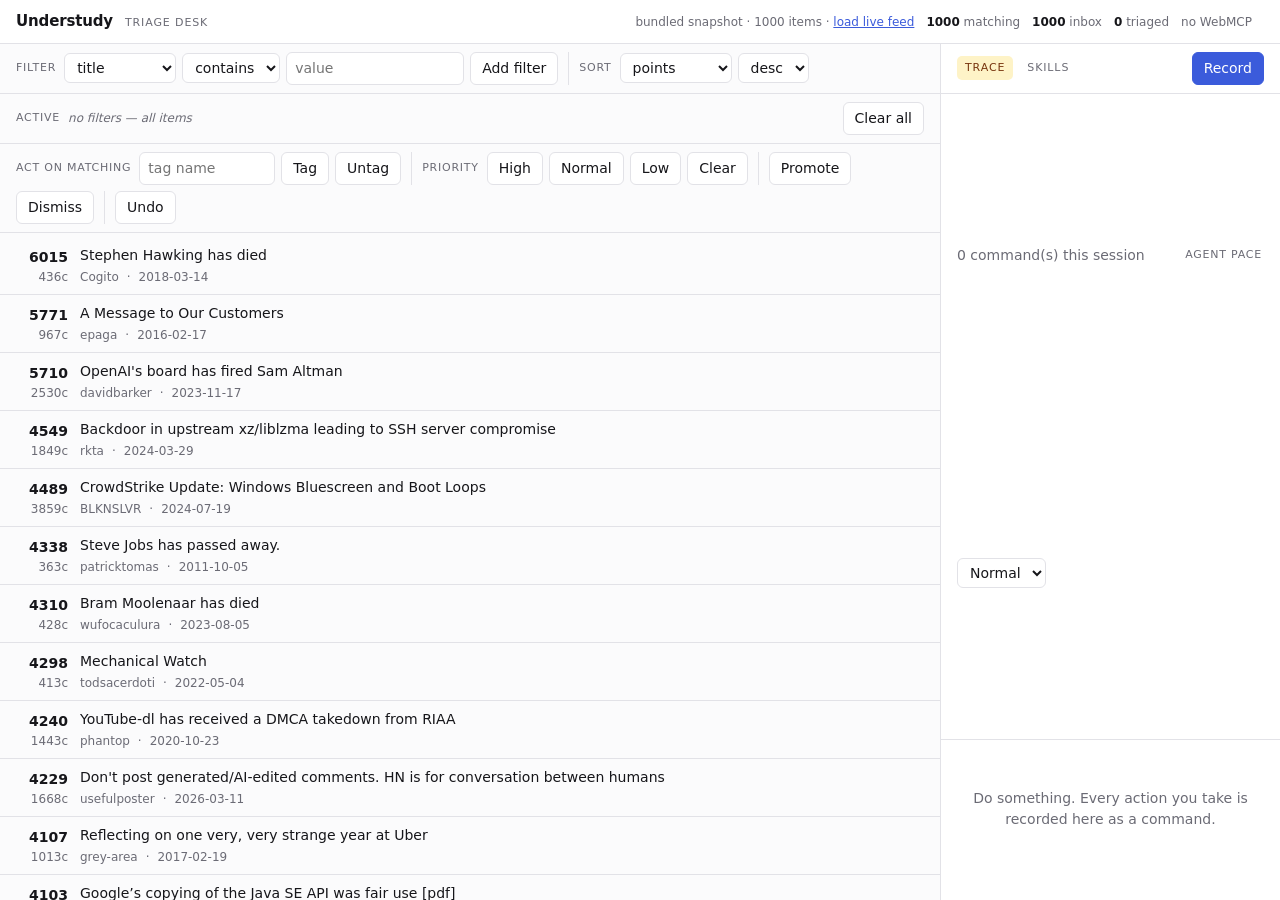
==== index.html @ 2c29d511 "Understudy: demonstrate a routine once, the agent writes the tool A triage workspace where the user " ====
<!doctype html>
<html lang="en">
<head>
<meta charset="utf-8">
<meta name="viewport" content="width=device-width, initial-scale=1">
<title>Understudy — demonstrate once, the agent writes the tool</title>
<meta name="description" content="A triage workspace where you demonstrate a routine once and the agent turns it into a reusable WebMCP tool.">
<link rel="stylesheet" href="src/style.css">
</head>
<body>

<header>
  <h1>Understudy</h1>
  <span class="tag">Triage Desk</span>
  <span class="spacer"></span>
  <span class="stat" id="stat-source"></span>
  <span class="stat"><b id="stat-matching">0</b> matching</span>
  <span class="stat"><b id="stat-inbox">0</b> inbox</span>
  <span class="stat"><b id="stat-done">0</b> triaged</span>
  <span class="stat" id="stat-webmcp"></span>
  <span class="stat" id="agent-activity"></span>
</header>

<main>
  <section id="work">

    <div class="bar">
      <span class="label">Filter</span>
      <select id="f-field"></select>
      <select id="f-op"></select>
      <input id="f-value" placeholder="value" size="18">
      <button id="f-add">Add filter</button>
      <span class="sep"></span>
      <span class="label">Sort</span>
      <select id="s-field"></select>
      <select id="s-dir"><option value="desc">desc</option><option value="asc">asc</option></select>
    </div>

    <div class="bar">
      <span class="label">Active</span>
      <div class="chips" id="chips"></div>
      <span class="spacer" style="flex:1"></span>
      <button id="f-clear">Clear all</button>
    </div>

    <div class="bar">
      <span class="label">Act on matching</span>
      <input id="a-tag" placeholder="tag name" size="12">
      <button id="a-tag-add">Tag</button>
      <button id="a-tag-remove">Untag</button>
      <span class="sep"></span>
      <span class="label">Priority</span>
      <button data-priority="high">High</button>
      <button data-priority="normal">Normal</button>
      <button data-priority="low">Low</button>
      <button data-priority="">Clear</button>
      <span class="sep"></span>
      <button id="a-promote">Promote</button>
      <button id="a-dismiss">Dismiss</button>
      <span class="sep"></span>
      <button id="a-undo">Undo</button>
    </div>

    <div id="list"></div>
  </section>

  <aside>
    <div class="bar">
      <button id="tab-trace" class="tab active">Trace</button>
      <button id="tab-skills" class="tab">Skills <span id="skill-count"></span></button>
      <span class="spacer" style="flex:1"></span>
      <button id="rec-toggle" class="primary">Record</button>
    </div>
    <div class="bar" id="rec-bar">
      <span id="rec-state" class="stat"></span>
      <span class="spacer" style="flex:1"></span>
      <span class="label">Agent pace</span>
      <select id="pace">
        <option value="600">Normal</option>
        <option value="1100">Slow</option>
        <option value="0">Instant</option>
      </select>
    </div>
    <div id="agent-run" hidden></div>
    <div id="pane-trace"><div id="trace"></div></div>
    <div id="pane-skills" hidden><div id="skills"></div></div>
  </aside>
</main>

<script type="module" src="src/app.js"></script>
</body>
</html>
---- src/style.css ----
:root {
  color-scheme: light dark;
  --bg:#fbfbfc; --panel:#fff; --fg:#16161a; --mut:#6b6b75; --line:#e2e2e7;
  --accent:#3b5bdb; --ok:#0a7d32; --warn:#b45309; --bad:#b00020;
  --hi:#fef3c7; --hi-fg:#78350f;
}
@media (prefers-color-scheme: dark) {
  :root { --bg:#0f0f11; --panel:#17171a; --fg:#ececf1; --mut:#8b8b96; --line:#2a2a30;
          --accent:#748ffc; --ok:#4ade80; --warn:#fbbf24; --bad:#f87171;
          --hi:#3f2d0a; --hi-fg:#fde68a; }
}
* { box-sizing:border-box; }
html, body { height:100%; }
body {
  margin:0; background:var(--bg); color:var(--fg);
  font:14px/1.5 ui-sans-serif,system-ui,-apple-system,"Segoe UI",sans-serif;
  display:grid; grid-template-rows:auto 1fr; height:100vh; overflow:hidden;
}
button, input, select { font:inherit; color:inherit; }
button {
  padding:5px 11px; border:1px solid var(--line); border-radius:6px;
  background:var(--panel); cursor:pointer; white-space:nowrap;
}
button:hover:not(:disabled) { border-color:var(--accent); color:var(--accent); }
button:disabled { opacity:.4; cursor:not-allowed; }
button.primary { background:var(--accent); border-color:var(--accent); color:#fff; }
button.primary:hover:not(:disabled) { color:#fff; filter:brightness(1.08); }
input, select { padding:5px 8px; border:1px solid var(--line); border-radius:6px; background:var(--panel); }
input:focus, select:focus { outline:2px solid var(--accent); outline-offset:-1px; }

header {
  display:flex; align-items:baseline; gap:12px; flex-wrap:wrap;
  padding:10px 16px; border-bottom:1px solid var(--line); background:var(--panel);
}
header h1 { font-size:15px; margin:0; letter-spacing:-.01em; }
header .tag { font-size:11px; text-transform:uppercase; letter-spacing:.08em; color:var(--mut); }
header .spacer { flex:1; }
header .stat { font-size:12px; color:var(--mut); font-variant-numeric:tabular-nums; }
header .stat b { color:var(--fg); font-weight:600; }

main { display:grid; grid-template-columns:1fr 340px; overflow:hidden; }
@media (max-width:900px) { main { grid-template-columns:1fr; } aside { display:none; } }

#work { display:grid; grid-template-rows:auto auto 1fr; overflow:hidden; }

.bar { display:flex; gap:6px; align-items:center; flex-wrap:wrap; padding:8px 16px; border-bottom:1px solid var(--line); }
.bar .label { font-size:11px; text-transform:uppercase; letter-spacing:.07em; color:var(--mut); margin-right:2px; }
.bar .sep { width:1px; align-self:stretch; background:var(--line); margin:0 4px; }

.chips { display:flex; gap:6px; flex-wrap:wrap; }
.chip {
  display:inline-flex; align-items:center; gap:6px; font-size:12px;
  padding:3px 6px 3px 9px; border-radius:999px; background:var(--hi); color:var(--hi-fg);
  font-family:ui-monospace,SFMono-Regular,Menlo,monospace;
}
.chip button { padding:0 4px; border:0; background:none; line-height:1; font-size:14px; color:inherit; }
.chip button:hover { color:var(--bad); }
.chips .empty { font-size:12px; color:var(--mut); font-style:italic; }

#list { overflow:auto; padding:4px 0 40px; }
.item { display:grid; grid-template-columns:52px 1fr auto; gap:12px; padding:8px 16px; border-bottom:1px solid var(--line); align-items:start; }
.item.dismissed { opacity:.35; }
.item .score { text-align:right; font-variant-numeric:tabular-nums; color:var(--mut); font-size:12px; padding-top:2px; }
.item .score b { display:block; color:var(--fg); font-size:14px; }
.item .title { font-weight:500; }
.item .title a { color:inherit; text-decoration:none; }
.item .title a:hover { color:var(--accent); text-decoration:underline; }
.item .meta { font-size:12px; color:var(--mut); margin-top:2px; display:flex; gap:8px; flex-wrap:wrap; align-items:center; }
.item .badges { display:flex; gap:4px; flex-wrap:wrap; justify-content:flex-end; max-width:220px; }
.badge { font-size:11px; padding:1px 7px; border-radius:999px; border:1px solid var(--line); color:var(--mut); }
.badge.tag { background:var(--hi); color:var(--hi-fg); border-color:transparent; }
.badge.p-high { color:var(--bad); border-color:currentColor; font-weight:600; }
.badge.p-normal { color:var(--mut); }
.badge.p-low { color:var(--mut); opacity:.7; }
.badge.s-promoted { color:var(--ok); border-color:currentColor; }
.badge.s-dismissed { color:var(--mut); }
.empty-state { padding:40px 16px; text-align:center; color:var(--mut); }

aside { border-left:1px solid var(--line); background:var(--panel); display:grid; grid-template-rows:auto 1fr; overflow:hidden; }
aside h2 { font-size:11px; text-transform:uppercase; letter-spacing:.08em; color:var(--mut); margin:0; }
#trace { overflow:auto; padding:8px 0 30px; }
.step { display:grid; grid-template-columns:20px 1fr; gap:8px; padding:5px 14px; font-size:13px; border-left:2px solid transparent; }
.step .n { color:var(--mut); font-size:11px; font-variant-numeric:tabular-nums; padding-top:2px; }
.step .what code { font-family:ui-monospace,SFMono-Regular,Menlo,monospace; font-size:12px; background:var(--hi); color:var(--hi-fg); padding:0 4px; border-radius:3px; }
.step .eff { color:var(--mut); font-size:11px; }
.step.recording { border-left-color:var(--bad); background:color-mix(in srgb, var(--bad) 5%, transparent); }
.rec-dot { width:8px; height:8px; border-radius:50%; background:var(--bad); display:inline-block; animation:pulse 1.4s infinite; }
@keyframes pulse { 50% { opacity:.25; } }
.muted { color:var(--mut); }
.mono { font-family:ui-monospace,SFMono-Regular,Menlo,monospace; }

/* tabs + skills panel */
button.tab { border:0; background:none; padding:4px 8px; border-radius:5px; font-size:11px; text-transform:uppercase; letter-spacing:.08em; color:var(--mut); }
button.tab.active { background:var(--hi); color:var(--hi-fg); }
button.tab:hover { color:var(--fg); }
#pane-trace, #pane-skills { overflow:auto; }
#skills { padding:10px 12px 40px; display:flex; flex-direction:column; gap:10px; }
.skill { border:1px solid var(--line); border-radius:8px; padding:10px 12px; }
.skill.pending { border-color:var(--warn); }
.skill h3 { margin:0 0 2px; font-size:13px; font-family:ui-monospace,SFMono-Regular,Menlo,monospace; }
.skill .desc { font-size:12px; color:var(--mut); margin-bottom:8px; }
.skill .param { display:grid; grid-template-columns:auto 1fr; gap:4px 8px; font-size:12px; align-items:center; margin-bottom:4px; }
.skill .param code { font-family:ui-monospace,SFMono-Regular,Menlo,monospace; background:var(--hi); color:var(--hi-fg); padding:0 4px; border-radius:3px; }
.skill .param .src { color:var(--mut); font-size:11px; }
.skill .row { display:flex; gap:6px; align-items:center; margin-top:8px; flex-wrap:wrap; }
.skill .status { font-size:11px; text-transform:uppercase; letter-spacing:.07em; }
.skill .status.pending { color:var(--warn); } .skill .status.live { color:var(--ok); }
.skill select, .skill input { font-size:12px; padding:2px 5px; }
#agent-activity { font-family:ui-monospace,SFMono-Regular,Menlo,monospace; color:var(--accent); }
#rec-bar.on { background:color-mix(in srgb, var(--bad) 8%, transparent); }

/* agent replay, staged so a human can follow what was done on their behalf */
#agent-run { padding:8px 14px; border-bottom:1px solid var(--line); background:color-mix(in srgb, var(--accent) 8%, transparent); font-size:12px; }
#agent-run .who { font-family:ui-monospace,SFMono-Regular,Menlo,monospace; color:var(--accent); }
#agent-run .doing { margin-top:2px; }
#agent-run .doing code { font-family:ui-monospace,SFMono-Regular,Menlo,monospace; background:var(--hi); color:var(--hi-fg); padding:0 4px; border-radius:3px; }
#agent-run .track { display:flex; gap:3px; margin-top:6px; }
#agent-run .track i { height:3px; flex:1; border-radius:2px; background:var(--line); }
#agent-run .track i.done { background:var(--accent); }
#agent-run .track i.now { background:var(--accent); animation:pulse .7s infinite; }
#agent-run.failed { background:color-mix(in srgb, var(--bad) 10%, transparent); }
#agent-run.failed .who { color:var(--bad); }
#list.agent-touched { animation:touch .5s ease-out; }
@keyframes touch { from { background:color-mix(in srgb, var(--accent) 12%, transparent); } to { background:transparent; } }
.step:last-child { animation:touch .5s ease-out; }

/* the agent's step, echoed through the controls it corresponds to */
.echo-focus { outline:2px solid var(--accent); outline-offset:-1px; background:color-mix(in srgb, var(--accent) 8%, var(--panel)); }
.echo-press { border-color:var(--accent) !important; background:var(--accent) !important; color:#fff !important;
              box-shadow:0 0 0 4px color-mix(in srgb, var(--accent) 25%, transparent); transform:translateY(1px); }
button { transition:box-shadow .12s, transform .12s, background .12s; }

header .stat a { color:var(--accent); }
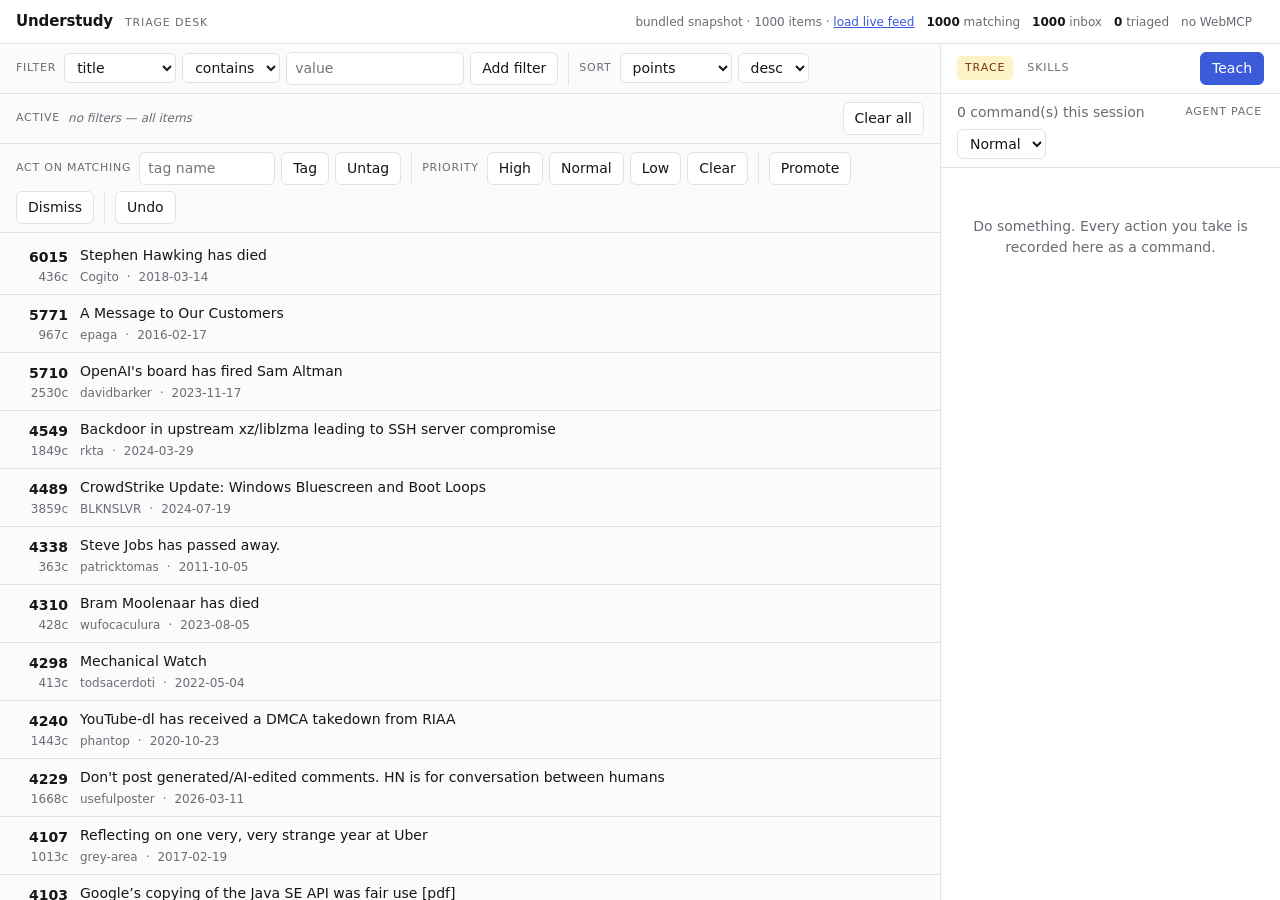
==== commit 4fe8aebf: "Rename Record/Stop to Teach/Done 'Record' named the mechanism; 'Teach' names the user's intent, matc" ====
--- a/index.html
+++ b/index.html
@@ -69,7 +69,7 @@
       <button id="tab-trace" class="tab active">Trace</button>
       <button id="tab-skills" class="tab">Skills <span id="skill-count"></span></button>
       <span class="spacer" style="flex:1"></span>
-      <button id="rec-toggle" class="primary">Record</button>
+      <button id="rec-toggle" class="primary" title="Do a routine by hand and the page records it as commands your agent can turn into a tool">Teach</button>
     </div>
     <div class="bar" id="rec-bar">
       <span id="rec-state" class="stat"></span>
--- a/src/style.css
+++ b/src/style.css
@@ -76,7 +76,8 @@
 .badge.s-dismissed { color:var(--mut); }
 .empty-state { padding:40px 16px; text-align:center; color:var(--mut); }
 
-aside { border-left:1px solid var(--line); background:var(--panel); display:grid; grid-template-rows:auto 1fr; overflow:hidden; }
+aside { border-left:1px solid var(--line); background:var(--panel); display:flex; flex-direction:column; overflow:hidden; min-height:0; }
+aside > .bar, aside > #agent-run { flex:0 0 auto; }
 aside h2 { font-size:11px; text-transform:uppercase; letter-spacing:.08em; color:var(--mut); margin:0; }
 #trace { overflow:auto; padding:8px 0 30px; }
 .step { display:grid; grid-template-columns:20px 1fr; gap:8px; padding:5px 14px; font-size:13px; border-left:2px solid transparent; }
@@ -93,7 +94,7 @@
 button.tab { border:0; background:none; padding:4px 8px; border-radius:5px; font-size:11px; text-transform:uppercase; letter-spacing:.08em; color:var(--mut); }
 button.tab.active { background:var(--hi); color:var(--hi-fg); }
 button.tab:hover { color:var(--fg); }
-#pane-trace, #pane-skills { overflow:auto; }
+#pane-trace, #pane-skills { flex:1 1 auto; overflow:auto; min-height:0; }
 #skills { padding:10px 12px 40px; display:flex; flex-direction:column; gap:10px; }
 .skill { border:1px solid var(--line); border-radius:8px; padding:10px 12px; }
 .skill.pending { border-color:var(--warn); }
@@ -131,3 +132,12 @@
 button { transition:box-shadow .12s, transform .12s, background .12s; }
 
 header .stat a { color:var(--accent); }
+
+/* a recording that no agent has turned into a skill yet */
+.rec { border:1px dashed var(--line); border-radius:8px; padding:10px 12px; }
+.rec h3 { margin:0 0 6px; font-size:12px; text-transform:uppercase; letter-spacing:.07em; color:var(--mut); }
+.rec ol { margin:0 0 10px; padding-left:18px; font-size:12px; }
+.rec ol li { margin-bottom:2px; }
+.rec ol code { font-family:ui-monospace,SFMono-Regular,Menlo,monospace; background:var(--hi); color:var(--hi-fg); padding:0 4px; border-radius:3px; }
+.rec .ask { font-size:12px; color:var(--mut); margin-bottom:8px; }
+.rec .ask b { color:var(--fg); }
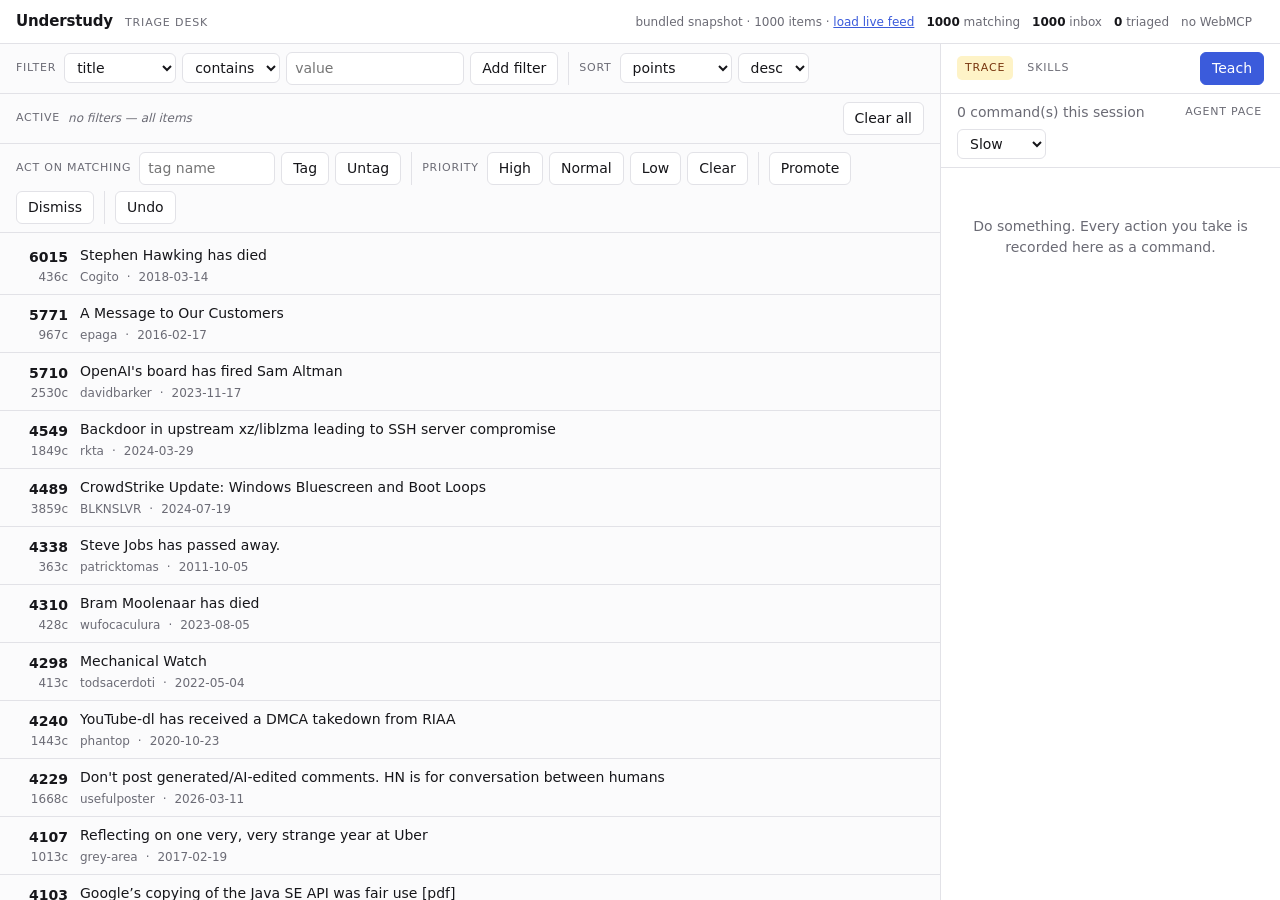
==== commit 467dc9bb: "Default agent pace to Slow The first time you watch an agent operate your interface, legibility matt" ====
--- a/index.html
+++ b/index.html
@@ -75,9 +75,9 @@
       <span id="rec-state" class="stat"></span>
       <span class="spacer" style="flex:1"></span>
       <span class="label">Agent pace</span>
-      <select id="pace">
+      <select id="pace" title="How fast the agent's steps are applied. Slower is easier to follow; your own actions are always instant.">
+        <option value="1100">Slow</option>
         <option value="600">Normal</option>
-        <option value="1100">Slow</option>
         <option value="0">Instant</option>
       </select>
     </div>
--- a/src/style.css
+++ b/src/style.css
@@ -141,3 +141,9 @@
 .rec ol code { font-family:ui-monospace,SFMono-Regular,Menlo,monospace; background:var(--hi); color:var(--hi-fg); padding:0 4px; border-radius:3px; }
 .rec .ask { font-size:12px; color:var(--mut); margin-bottom:8px; }
 .rec .ask b { color:var(--fg); }
+
+.ask-inline { display:inline-flex; gap:4px; align-items:center; }
+.ask-inline input { font-size:12px; padding:3px 6px; }
+.ask-inline button { padding:3px 8px; font-size:12px; }
+
+button.danger { border-color:var(--bad) !important; background:var(--bad) !important; color:#fff !important; }
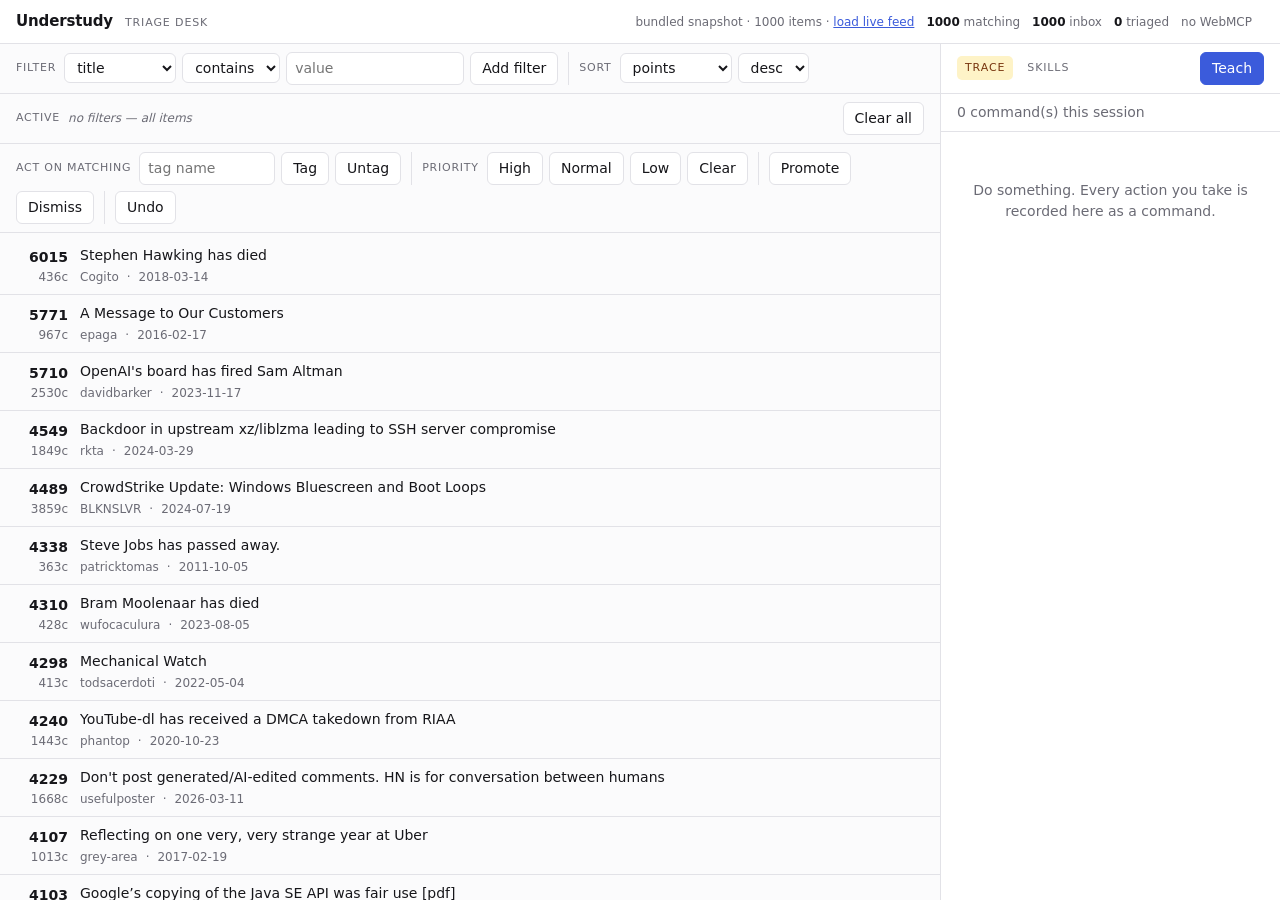
==== commit 04b08950: "Remove the agent pace dropdown A speed control sitting beside a live agent run reads as a setting th" ====
--- a/index.html
+++ b/index.html
@@ -73,13 +73,6 @@
     </div>
     <div class="bar" id="rec-bar">
       <span id="rec-state" class="stat"></span>
-      <span class="spacer" style="flex:1"></span>
-      <span class="label">Agent pace</span>
-      <select id="pace" title="How fast the agent's steps are applied. Slower is easier to follow; your own actions are always instant.">
-        <option value="1100">Slow</option>
-        <option value="600">Normal</option>
-        <option value="0">Instant</option>
-      </select>
     </div>
     <div id="agent-run" hidden></div>
     <div id="pane-trace"><div id="trace"></div></div>
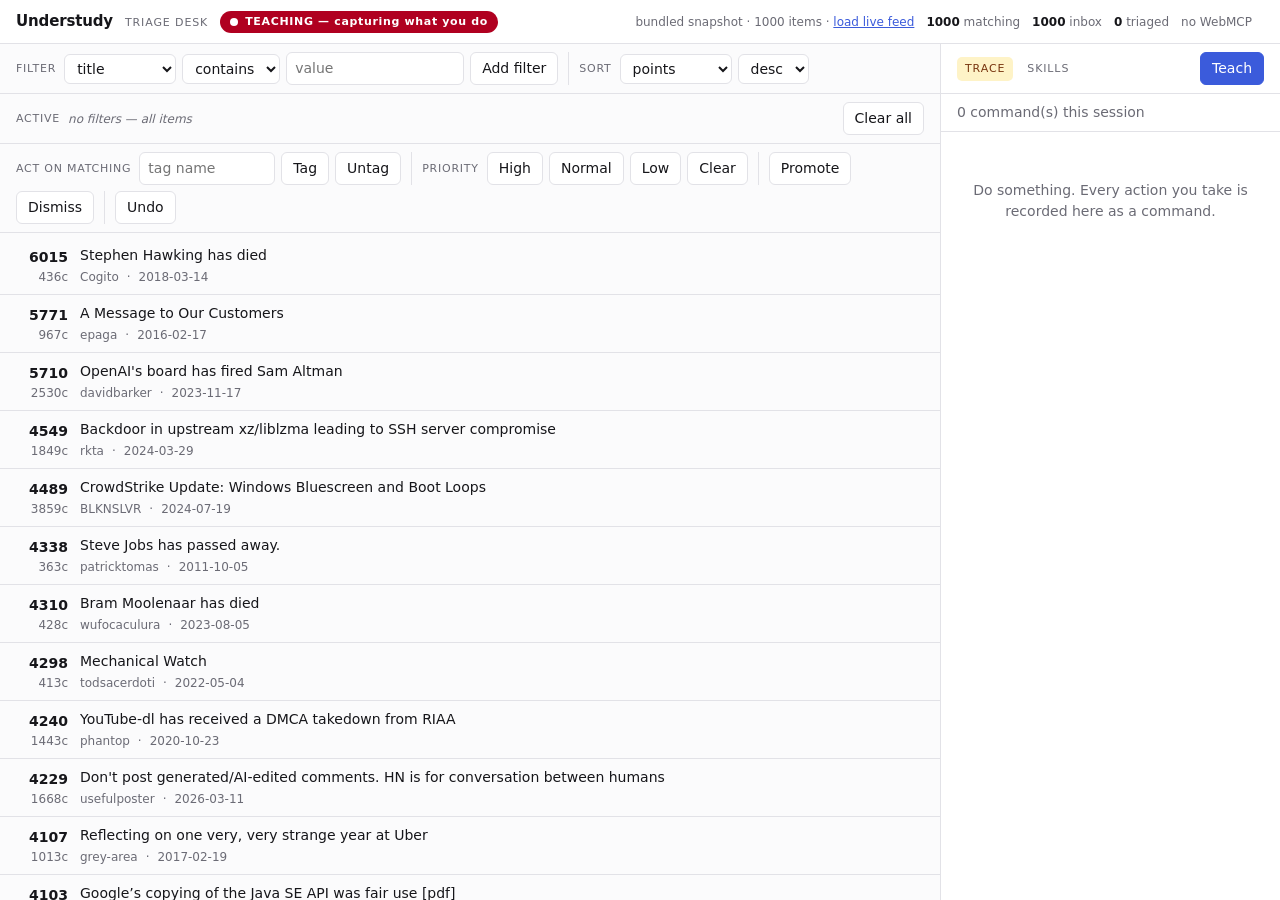
==== commit ddea0add: "Make teaching state ambient, and surface skills awaiting approval While you demonstrate, your eyes a" ====
--- a/index.html
+++ b/index.html
@@ -12,6 +12,7 @@
 <header>
   <h1>Understudy</h1>
   <span class="tag">Triage Desk</span>
+  <span id="teaching-pill" hidden><span class="rec-dot"></span> TEACHING &mdash; capturing what you do</span>
   <span class="spacer"></span>
   <span class="stat" id="stat-source"></span>
   <span class="stat"><b id="stat-matching">0</b> matching</span>
--- a/src/style.css
+++ b/src/style.css
@@ -147,3 +147,19 @@
 .ask-inline button { padding:3px 8px; font-size:12px; }
 
 button.danger { border-color:var(--bad) !important; background:var(--bad) !important; color:#fff !important; }
+
+/* Page-level teaching state. Ambient, because while you demonstrate your eyes are on
+   the list, not on the side panel where the state used to live alone. */
+/* Sits in the header's left group, before the flex spacer, so showing it shifts
+   nothing else on the page -- no vertical jump in the list mid-demonstration. */
+#teaching-pill {
+  display:inline-flex; align-items:center; gap:7px;
+  padding:3px 10px; border-radius:999px;
+  background:var(--bad); color:#fff;
+  font-size:11px; font-weight:700; letter-spacing:.06em;
+}
+#teaching-pill .rec-dot { background:#fff; }
+body.teaching { box-shadow:inset 0 0 0 3px var(--bad); }
+/* pending approval wants to be unmissable, including from the other tab */
+#skill-count.pending { color:var(--warn); font-weight:700; }
+button.tab.nudge { box-shadow:0 0 0 2px var(--warn); }
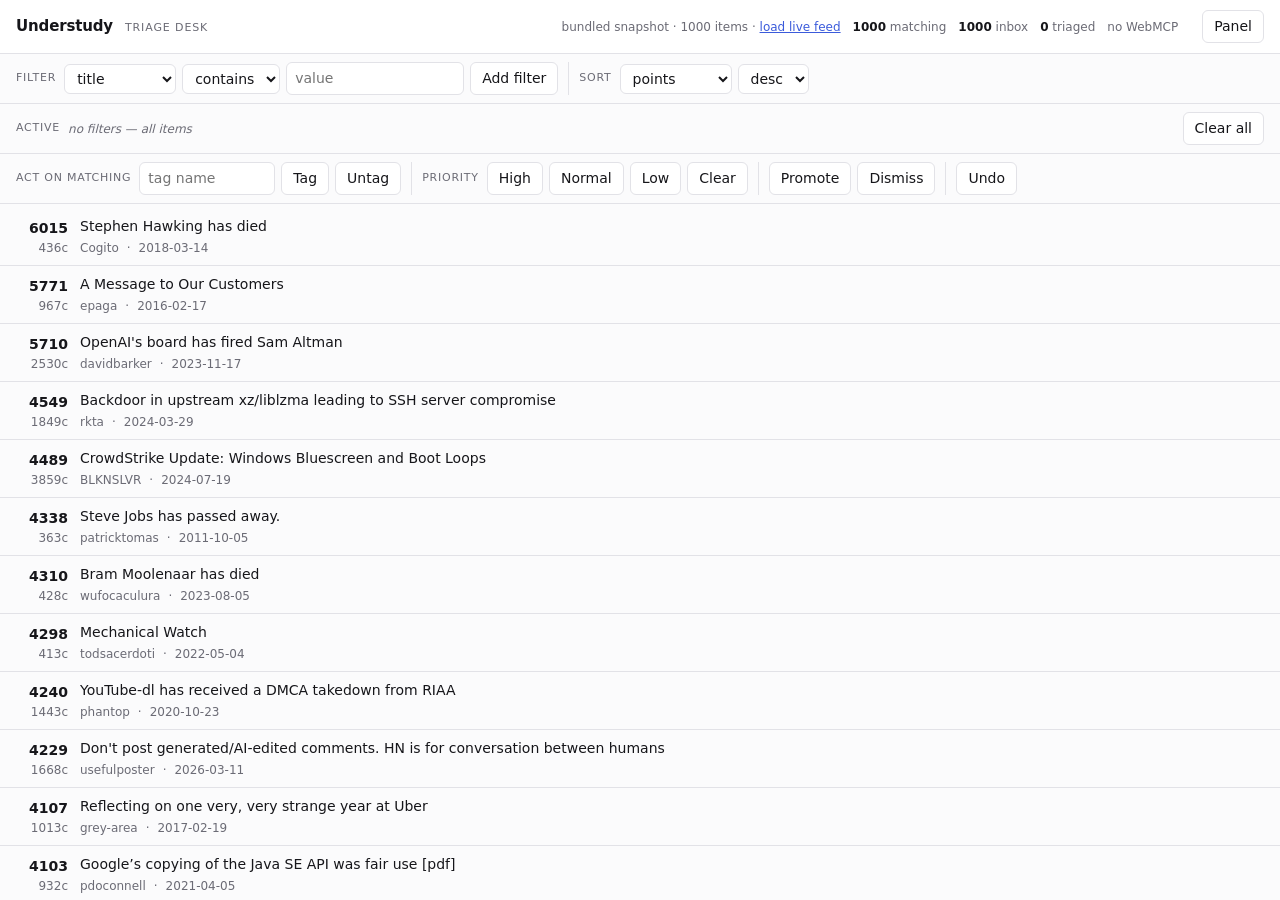
==== commit 9c32ee48: "Collapsible side panel, and fix the teaching pill never hiding The pill was styled with an ID select" ====
--- a/index.html
+++ b/index.html
@@ -20,6 +20,7 @@
   <span class="stat"><b id="stat-done">0</b> triaged</span>
   <span class="stat" id="stat-webmcp"></span>
   <span class="stat" id="agent-activity"></span>
+  <button id="panel-toggle" title="Show the command trace and learned skills">Panel</button>
 </header>
 
 <main>
--- a/src/style.css
+++ b/src/style.css
@@ -38,7 +38,9 @@
 header .stat { font-size:12px; color:var(--mut); font-variant-numeric:tabular-nums; }
 header .stat b { color:var(--fg); font-weight:600; }
 
-main { display:grid; grid-template-columns:1fr 340px; overflow:hidden; }
+main { display:grid; grid-template-columns:1fr; overflow:hidden; }
+body.panel-open main { grid-template-columns:1fr 340px; }
+body:not(.panel-open) aside { display:none; }
 @media (max-width:900px) { main { grid-template-columns:1fr; } aside { display:none; } }
 
 #work { display:grid; grid-template-rows:auto auto 1fr; overflow:hidden; }
@@ -158,8 +160,13 @@
   background:var(--bad); color:#fff;
   font-size:11px; font-weight:700; letter-spacing:.06em;
 }
+#teaching-pill[hidden] { display:none; }
 #teaching-pill .rec-dot { background:#fff; }
 body.teaching { box-shadow:inset 0 0 0 3px var(--bad); }
 /* pending approval wants to be unmissable, including from the other tab */
 #skill-count.pending { color:var(--warn); font-weight:700; }
 button.tab.nudge { box-shadow:0 0 0 2px var(--warn); }
+
+#panel-toggle { position:relative; }
+#panel-toggle.has-news { border-color:var(--warn); color:var(--warn); font-weight:600; }
+body.panel-open #panel-toggle { border-color:var(--accent); color:var(--accent); }
